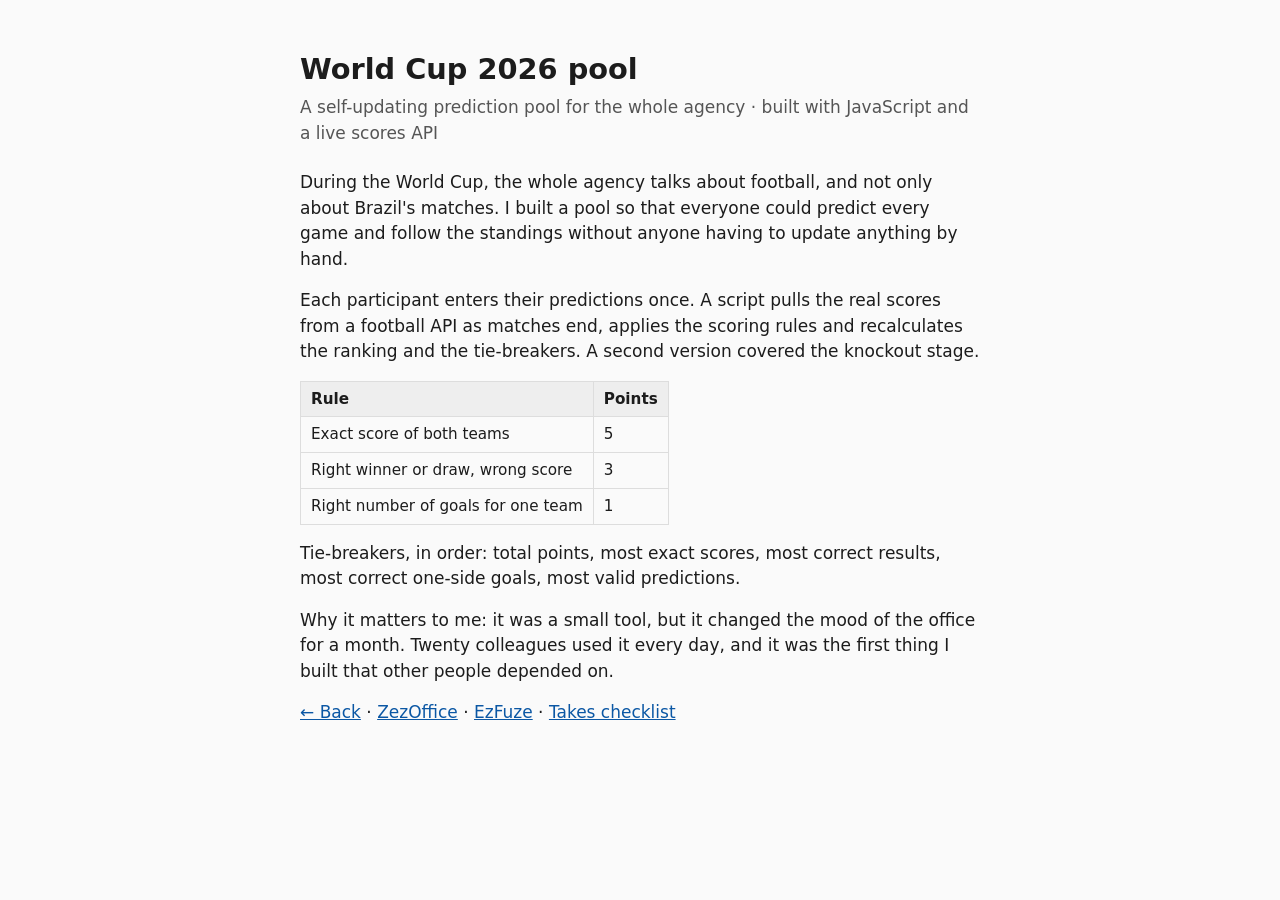
==== bolao/index.html @ cf8d04f7 "Site: páginas do bolão e do checklist de takes" ====
<!doctype html><html lang="en"><head><meta charset="utf-8"><meta name="viewport" content="width=device-width,initial-scale=1"><title>World Cup pool · José Delfim</title>
<style>body{margin:0;font:17px/1.5 system-ui,sans-serif;color:#1c1c1c;background:#fafafa}main{max-width:680px;margin:0 auto;padding:48px 20px 64px}h1{font-size:1.8rem;margin:0 0 4px}.sub{color:#555;margin:0 0 24px}p{margin:0 0 16px}a{color:#0b57a4}table{border-collapse:collapse;margin:16px 0;font-size:.95rem}td,th{border:1px solid #ddd;padding:6px 10px;text-align:left}th{background:#eee}</style></head>
<body><main>
<h1>World Cup 2026 pool</h1>
<p class="sub">A self-updating prediction pool for the whole agency · built with JavaScript and a live scores API</p>
<p>During the World Cup, the whole agency talks about football, and not only about Brazil's matches. I built a pool so that everyone could predict every game and follow the standings without anyone having to update anything by hand.</p>
<p>Each participant enters their predictions once. A script pulls the real scores from a football API as matches end, applies the scoring rules and recalculates the ranking and the tie-breakers. A second version covered the knockout stage.</p>
<table><tr><th>Rule</th><th>Points</th></tr><tr><td>Exact score of both teams</td><td>5</td></tr><tr><td>Right winner or draw, wrong score</td><td>3</td></tr><tr><td>Right number of goals for one team</td><td>1</td></tr></table>
<p>Tie-breakers, in order: total points, most exact scores, most correct results, most correct one-side goals, most valid predictions.</p>
<p>Why it matters to me: it was a small tool, but it changed the mood of the office for a month. Twenty colleagues used it every day, and it was the first thing I built that other people depended on.</p>
<p><a href="/">← Back</a> · <a href="/zezoffice/">ZezOffice</a> · <a href="/ezfuze/">EzFuze</a> · <a href="/takes/">Takes checklist</a></p>
</main></body></html>
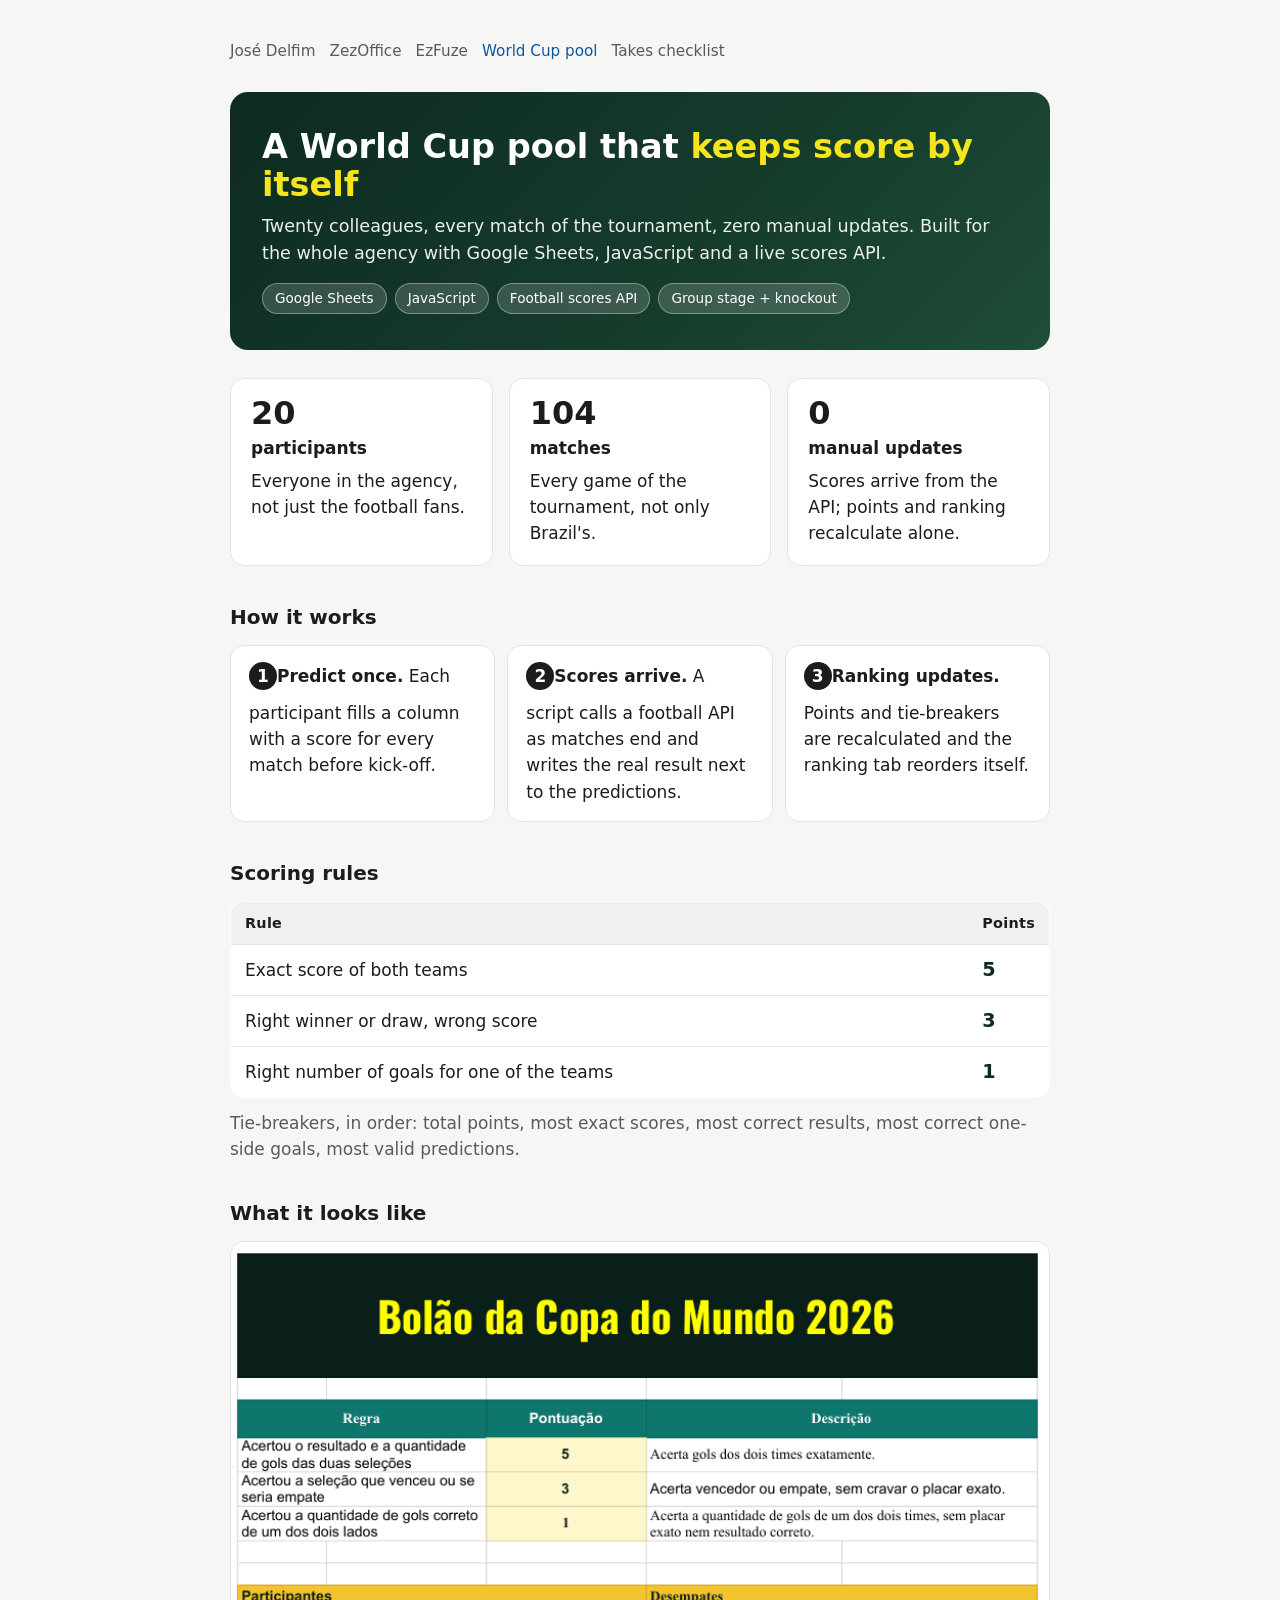
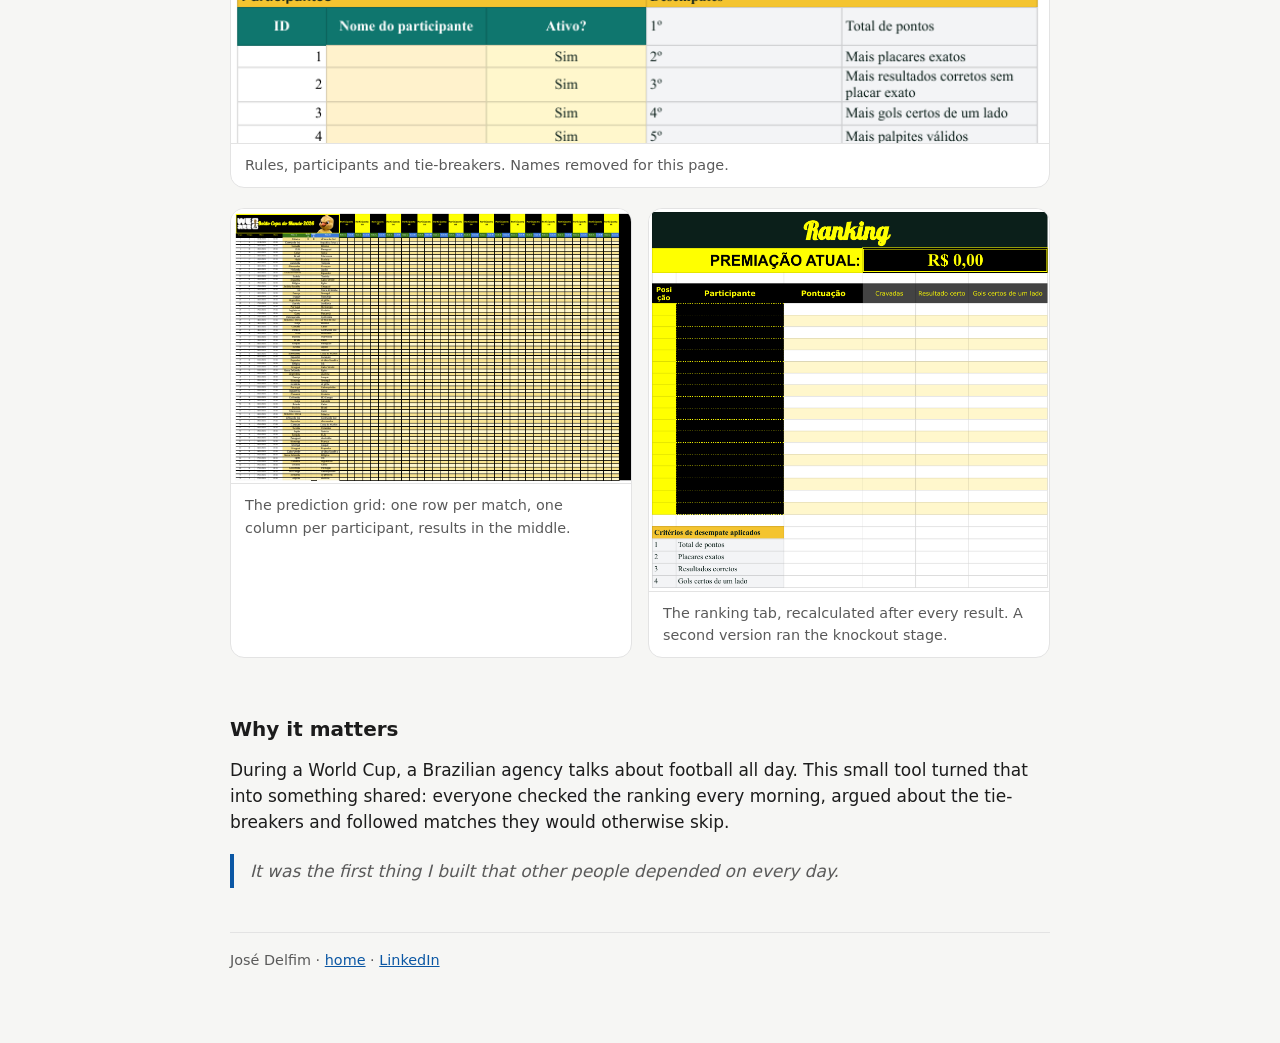
==== commit 661a64d1: "Site: layout das páginas do bolão e do checklist de takes" ====
--- a/bolao/index.html
+++ b/bolao/index.html
@@ -1,12 +1,55 @@
-<!doctype html><html lang="en"><head><meta charset="utf-8"><meta name="viewport" content="width=device-width,initial-scale=1"><title>World Cup pool · José Delfim</title>
-<style>body{margin:0;font:17px/1.5 system-ui,sans-serif;color:#1c1c1c;background:#fafafa}main{max-width:680px;margin:0 auto;padding:48px 20px 64px}h1{font-size:1.8rem;margin:0 0 4px}.sub{color:#555;margin:0 0 24px}p{margin:0 0 16px}a{color:#0b57a4}table{border-collapse:collapse;margin:16px 0;font-size:.95rem}td,th{border:1px solid #ddd;padding:6px 10px;text-align:left}th{background:#eee}</style></head>
-<body><main>
-<h1>World Cup 2026 pool</h1>
-<p class="sub">A self-updating prediction pool for the whole agency · built with JavaScript and a live scores API</p>
-<p>During the World Cup, the whole agency talks about football, and not only about Brazil's matches. I built a pool so that everyone could predict every game and follow the standings without anyone having to update anything by hand.</p>
-<p>Each participant enters their predictions once. A script pulls the real scores from a football API as matches end, applies the scoring rules and recalculates the ranking and the tie-breakers. A second version covered the knockout stage.</p>
-<table><tr><th>Rule</th><th>Points</th></tr><tr><td>Exact score of both teams</td><td>5</td></tr><tr><td>Right winner or draw, wrong score</td><td>3</td></tr><tr><td>Right number of goals for one team</td><td>1</td></tr></table>
-<p>Tie-breakers, in order: total points, most exact scores, most correct results, most correct one-side goals, most valid predictions.</p>
-<p>Why it matters to me: it was a small tool, but it changed the mood of the office for a month. Twenty colleagues used it every day, and it was the first thing I built that other people depended on.</p>
-<p><a href="/">← Back</a> · <a href="/zezoffice/">ZezOffice</a> · <a href="/ezfuze/">EzFuze</a> · <a href="/takes/">Takes checklist</a></p>
-</main></body></html>
+<!doctype html>
+<html lang="en">
+<head>
+<meta charset="utf-8"><meta name="viewport" content="width=device-width,initial-scale=1">
+<title>World Cup 2026 pool · José Delfim</title>
+<meta name="description" content="A self-updating World Cup prediction pool for a whole agency, built with Google Sheets, JavaScript and a live scores API.">
+<link rel="stylesheet" href="/site.css">
+</head>
+<body>
+<main>
+  <nav class="nav"><a href="/">José Delfim</a><a href="/zezoffice/">ZezOffice</a><a href="/ezfuze/">EzFuze</a><a class="on" href="/bolao/">World Cup pool</a><a href="/takes/">Takes checklist</a></nav>
+
+  <section class="hero bolao">
+    <h1>A World Cup pool that <b>keeps score by itself</b></h1>
+    <p>Twenty colleagues, every match of the tournament, zero manual updates. Built for the whole agency with Google Sheets, JavaScript and a live scores API.</p>
+    <div class="tags"><span>Google Sheets</span><span>JavaScript</span><span>Football scores API</span><span>Group stage + knockout</span></div>
+  </section>
+
+  <div class="grid three">
+    <div class="card"><div class="big">20</div><b>participants</b>Everyone in the agency, not just the football fans.</div>
+    <div class="card"><div class="big">104</div><b>matches</b>Every game of the tournament, not only Brazil's.</div>
+    <div class="card"><div class="big">0</div><b>manual updates</b>Scores arrive from the API; points and ranking recalculate alone.</div>
+  </div>
+
+  <h2>How it works</h2>
+  <div class="steps">
+    <div class="step"><b>Predict once.</b> Each participant fills a column with a score for every match before kick-off.</div>
+    <div class="step"><b>Scores arrive.</b> A script calls a football API as matches end and writes the real result next to the predictions.</div>
+    <div class="step"><b>Ranking updates.</b> Points and tie-breakers are recalculated and the ranking tab reorders itself.</div>
+  </div>
+
+  <h2>Scoring rules</h2>
+  <table class="rules">
+    <tr><th>Rule</th><th>Points</th></tr>
+    <tr><td>Exact score of both teams</td><td class="pts">5</td></tr>
+    <tr><td>Right winner or draw, wrong score</td><td class="pts">3</td></tr>
+    <tr><td>Right number of goals for one of the teams</td><td class="pts">1</td></tr>
+  </table>
+  <p style="margin-top:12px;color:var(--muted)">Tie-breakers, in order: total points, most exact scores, most correct results, most correct one-side goals, most valid predictions.</p>
+
+  <h2>What it looks like</h2>
+  <figure><img src="regras.png" alt="Rules, participant list and tie-breakers tab of the pool spreadsheet"><figcaption>Rules, participants and tie-breakers. Names removed for this page.</figcaption></figure>
+  <div class="grid two">
+    <figure><img src="grade.png" alt="Prediction grid: one row per match, one column per participant"><figcaption>The prediction grid: one row per match, one column per participant, results in the middle.</figcaption></figure>
+    <figure><img src="ranking.png" alt="Ranking tab with position, points and tie-breakers"><figcaption>The ranking tab, recalculated after every result. A second version ran the knockout stage.</figcaption></figure>
+  </div>
+
+  <h2>Why it matters</h2>
+  <p>During a World Cup, a Brazilian agency talks about football all day. This small tool turned that into something shared: everyone checked the ranking every morning, argued about the tie-breakers and followed matches they would otherwise skip.</p>
+  <p class="quote">It was the first thing I built that other people depended on every day.</p>
+
+  <footer>José Delfim · <a href="/">home</a> · <a href="https://www.linkedin.com/in/josedelfim">LinkedIn</a></footer>
+</main>
+</body>
+</html>
--- a/site.css
+++ b/site.css
@@ -0,0 +1,52 @@
+:root{--ink:#1c1c1c;--muted:#5a5a5a;--line:#e3e3e3;--accent:#0b57a4;--paper:#fff;--bg:#f6f6f4}
+*{box-sizing:border-box}
+body{margin:0;font:17px/1.55 system-ui,-apple-system,"Segoe UI",Roboto,sans-serif;color:var(--ink);background:var(--bg)}
+a{color:var(--accent)}
+main{max-width:860px;margin:0 auto;padding:40px 20px 72px}
+.nav{display:flex;flex-wrap:wrap;gap:14px;font-size:.95rem;margin-bottom:28px}
+.nav a{text-decoration:none;color:var(--muted)}
+.nav a:hover,.nav a.on{color:var(--accent)}
+.hero{border-radius:18px;padding:36px 32px;margin-bottom:28px;color:#fff}
+.hero h1{font-size:2.1rem;margin:0 0 8px;line-height:1.15}
+.hero p{margin:0;font-size:1.1rem;opacity:.92}
+.hero .tags{margin-top:16px;display:flex;gap:8px;flex-wrap:wrap}
+.hero .tags span{background:rgba(255,255,255,.16);border:1px solid rgba(255,255,255,.35);border-radius:999px;padding:4px 12px;font-size:.85rem}
+.bolao{background:linear-gradient(135deg,#0d2b1f,#163c2c 60%,#1f4d38)}
+.bolao h1 b{color:#f5e51c}
+.takes{background:linear-gradient(135deg,#1e3a5f,#245c8f 60%,#2d7bbf)}
+.takes h1 b{color:#ffd166}
+h2{font-size:1.25rem;margin:36px 0 12px}
+p{margin:0 0 14px}
+.grid{display:grid;gap:16px;grid-template-columns:1fr}
+@media(min-width:640px){.grid.two{grid-template-columns:1fr 1fr}.grid.three{grid-template-columns:1fr 1fr 1fr}}
+.card{background:var(--paper);border:1px solid var(--line);border-radius:14px;padding:18px 20px}
+.card b{display:block;margin-bottom:6px}
+.card .big{font-size:2rem;font-weight:700;line-height:1;margin-bottom:6px}
+.steps{counter-reset:s;display:grid;gap:12px;grid-template-columns:1fr}
+@media(min-width:640px){.steps{grid-template-columns:1fr 1fr 1fr}}
+.step{background:var(--paper);border:1px solid var(--line);border-radius:14px;padding:16px 18px 16px 18px}
+.step::before{counter-increment:s;content:counter(s);display:inline-block;width:28px;height:28px;border-radius:50%;background:var(--ink);color:#fff;text-align:center;line-height:28px;font-weight:700;margin-bottom:10px}
+figure{margin:0 0 20px;background:var(--paper);border:1px solid var(--line);border-radius:14px;overflow:hidden}
+figure img{display:block;width:100%;height:auto}
+figcaption{padding:10px 14px;color:var(--muted);font-size:.9rem;border-top:1px solid var(--line)}
+.rules{width:100%;border-collapse:collapse;background:var(--paper);border:1px solid var(--line);border-radius:14px;overflow:hidden}
+.rules th,.rules td{padding:10px 14px;text-align:left;border-bottom:1px solid var(--line)}
+.rules th{background:#f0f0ee;font-size:.9rem;letter-spacing:.02em}
+.rules td.pts{font-weight:700;font-size:1.2rem;width:70px;color:#0d2b1f}
+.quote{border-left:4px solid var(--accent);padding:4px 16px;color:var(--muted);font-style:italic;margin:18px 0}
+/* planilha simulada */
+.sheet{background:var(--paper);border:1px solid #c7c7c7;border-radius:10px;overflow:hidden;font-size:.86rem;box-shadow:0 2px 10px rgba(0,0,0,.06)}
+.sheet .bar{background:#f8f9fa;border-bottom:1px solid #dadce0;padding:8px 12px;display:flex;align-items:center;gap:10px;color:#444}
+.sheet .bar i{display:inline-block;width:22px;height:22px;border-radius:5px;background:#1e8e3e}
+.sheet .tabs{background:#f8f9fa;border-top:1px solid #dadce0;padding:6px 12px;display:flex;gap:6px;font-size:.8rem}
+.sheet .tabs span{padding:4px 10px;border-radius:4px;color:#444}
+.sheet .tabs span.on{background:#e8f0fe;color:#1a56c4;font-weight:600}
+.sheet table{width:100%;border-collapse:collapse}
+.sheet th,.sheet td{border:1px solid #e0e0e0;padding:6px 8px;white-space:nowrap}
+.sheet thead th{background:#1e3a5f;color:#fff;font-weight:600;text-align:left}
+.sheet td:first-child,.sheet th:first-child{background:#f1f3f4;color:#777;text-align:center;width:34px}
+.sheet .light{color:#555}
+.sheet .wrap{overflow:auto}
+.notes{background:#fffbe6;border:1px solid #f0e2a0;border-radius:10px;padding:14px 16px;font:.92rem/1.5 ui-monospace,SFMono-Regular,Menlo,monospace;white-space:pre-wrap;color:#4a4a2a}
+.arrow{text-align:center;font-size:2rem;color:var(--muted);margin:8px 0}
+footer{color:var(--muted);font-size:.9rem;margin-top:44px;border-top:1px solid var(--line);padding-top:16px}
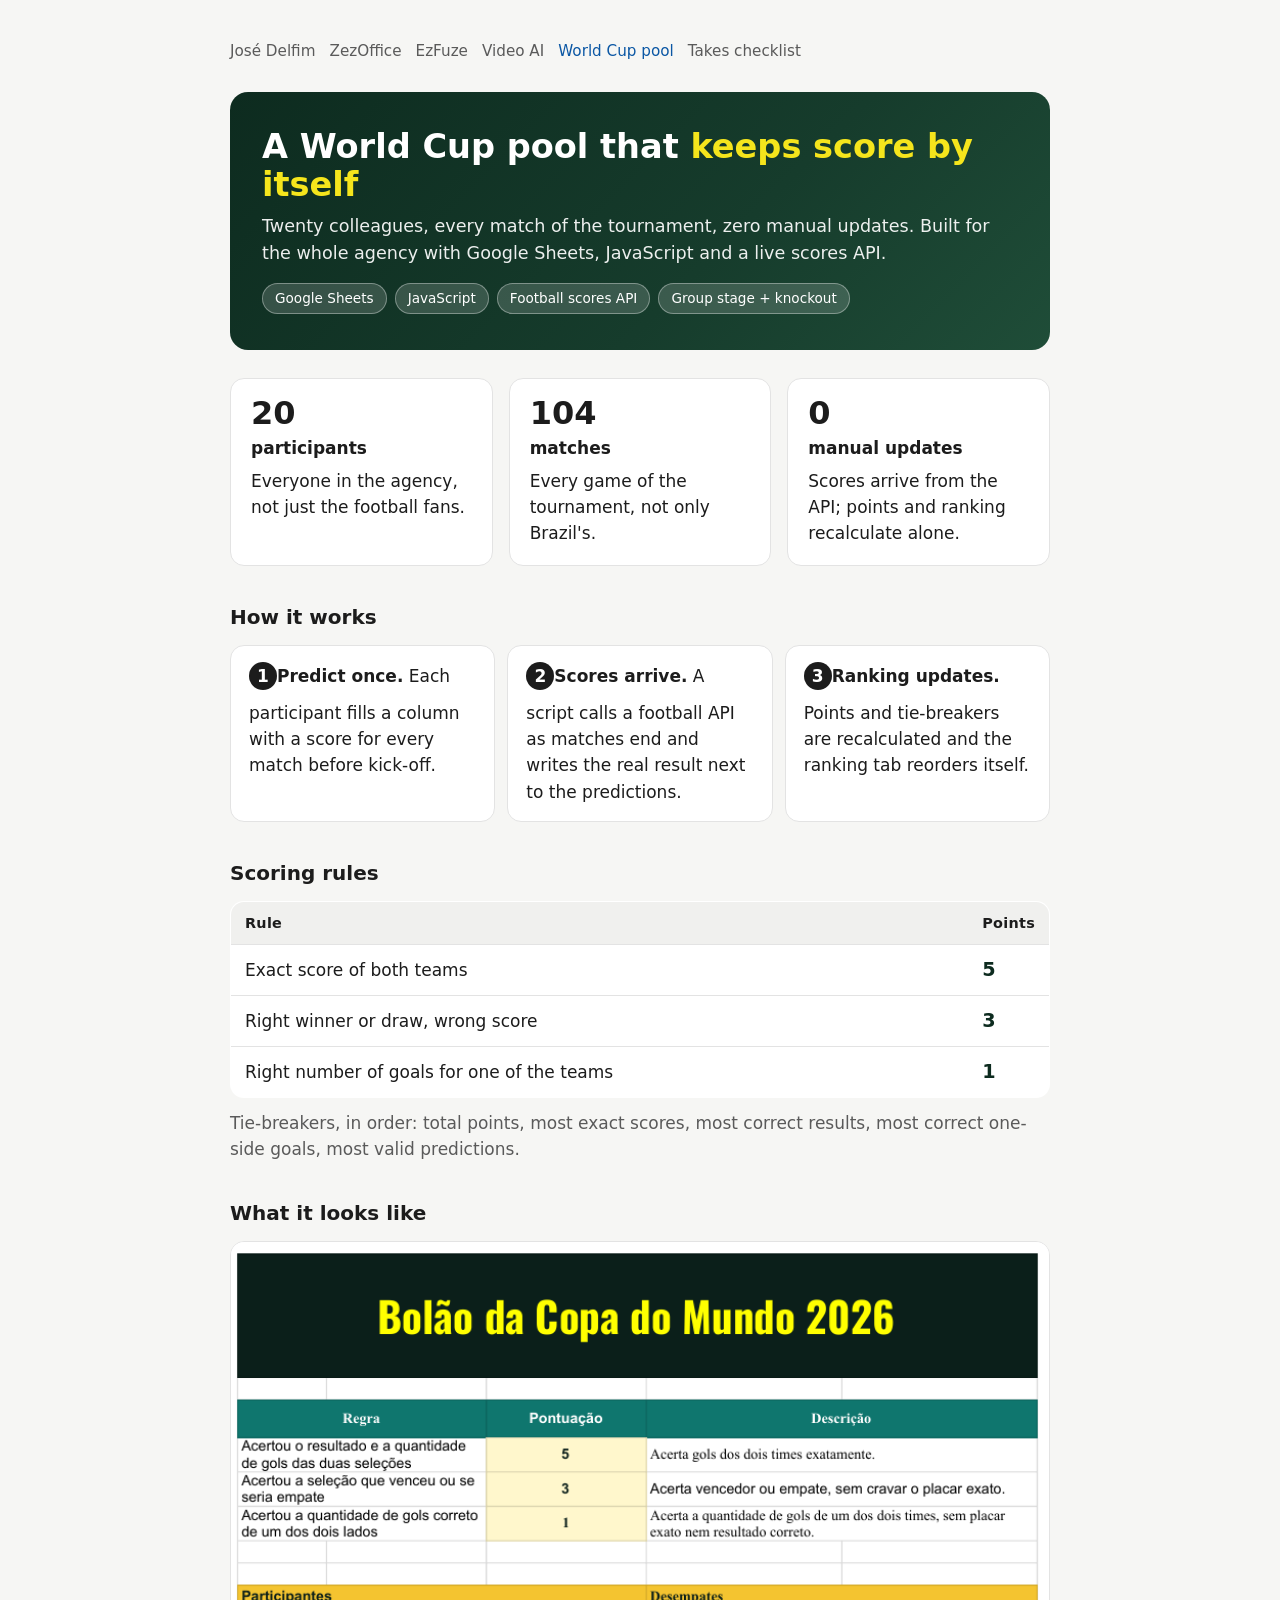
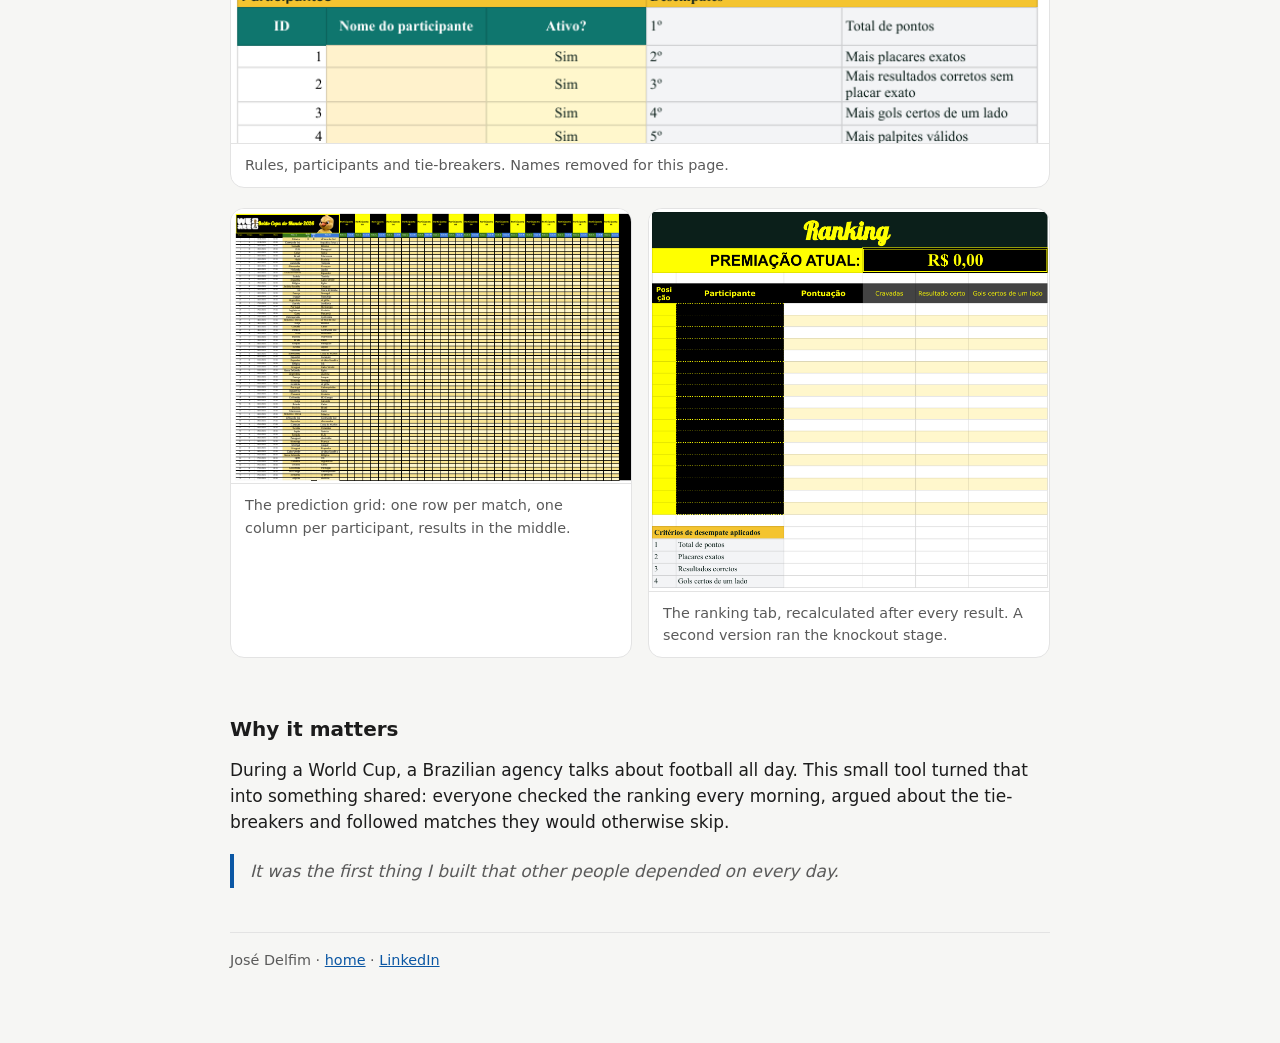
==== commit 9a291dde: "Video AI Generations: Kling studies page; home card and GitHub link" ====
--- a/bolao/index.html
+++ b/bolao/index.html
@@ -8,7 +8,7 @@
 </head>
 <body>
 <main>
-  <nav class="nav"><a href="/">José Delfim</a><a href="/zezoffice/">ZezOffice</a><a href="/ezfuze/">EzFuze</a><a class="on" href="/bolao/">World Cup pool</a><a href="/takes/">Takes checklist</a></nav>
+  <nav class="nav"><a href="/">José Delfim</a><a href="/zezoffice/">ZezOffice</a><a href="/ezfuze/">EzFuze</a><a href="/video-ai/">Video AI</a><a class="on" href="/bolao/">World Cup pool</a><a href="/takes/">Takes checklist</a></nav>
 
   <section class="hero bolao">
     <h1>A World Cup pool that <b>keeps score by itself</b></h1>
